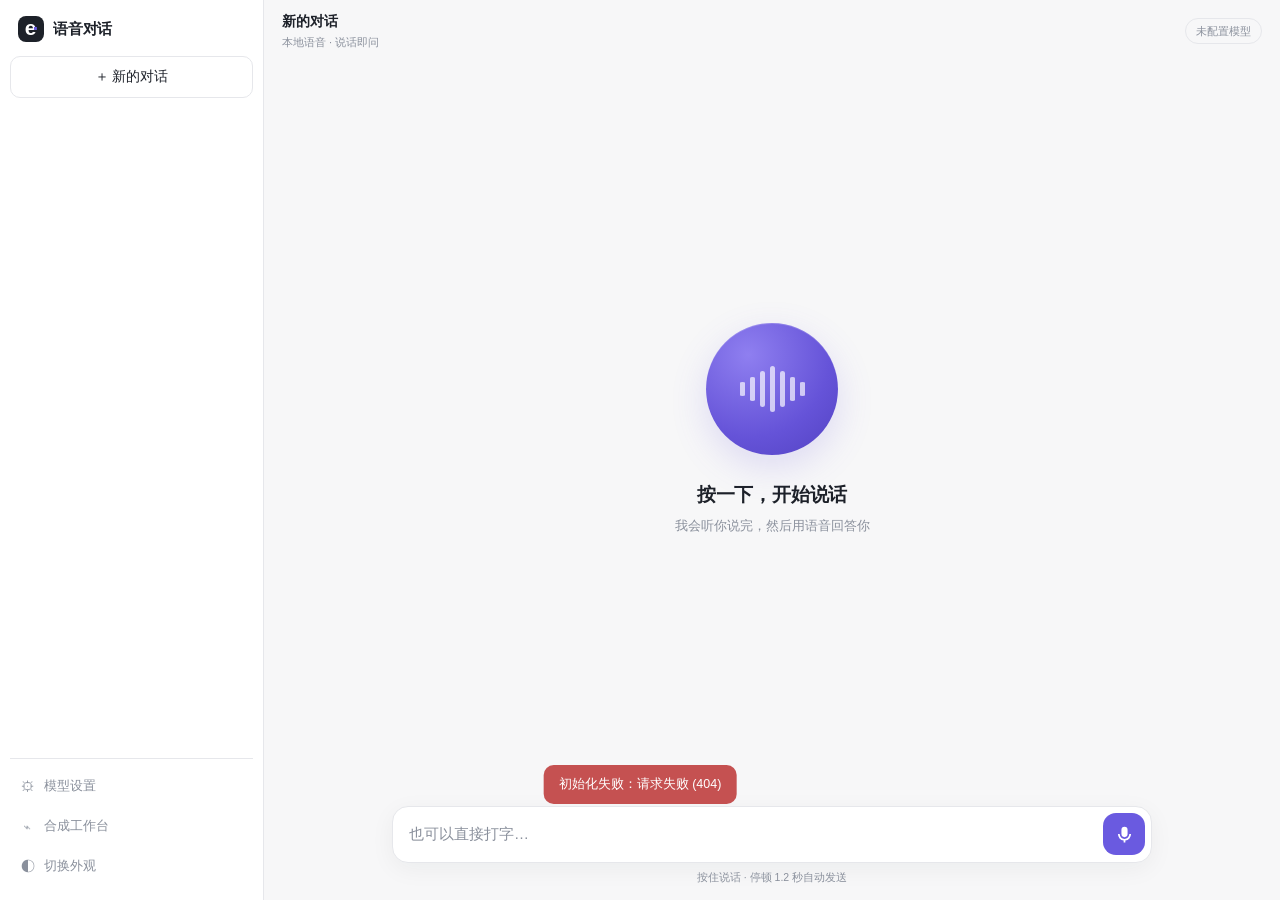
==== static/chat.html @ 3b79df12 "feat(chat): 实时语音对话页 + 模型设置多 Tab + 本地语音识别 说话 → 本地 ASR → 流式 LLM → 按句切分 → 逐句 TTS，三段并行，首句约 1 秒出声。  - /ch" ====
<!doctype html>
<html lang="zh-CN">
<head>
  <meta charset="utf-8">
  <meta name="viewport" content="width=device-width, initial-scale=1, viewport-fit=cover, maximum-scale=1">
  <meta name="apple-mobile-web-app-capable" content="yes">
  <meta name="mobile-web-app-capable" content="yes">
  <meta name="apple-mobile-web-app-status-bar-style" content="default">
  <meta name="apple-mobile-web-app-title" content="语音对话">
  <meta name="color-scheme" content="light dark">
  <link rel="manifest" href="/chat.webmanifest">
  <link rel="icon" href="/static/favicon.svg" type="image/svg+xml">
  <title>语音对话 · ethan-tts</title>
  <link rel="stylesheet" href="/static/chat.css">
</head>
<body>
<div class="chat-app" id="chat-app">
  <!-- Conversation history -->
  <aside class="rail" id="rail" aria-label="对话历史">
    <div class="rail-head">
      <a class="rail-brand" href="/"><span class="rail-logo">e<span>·</span></span><span>语音对话</span></a>
      <button class="rail-close" id="rail-close" aria-label="关闭">×</button>
    </div>
    <button class="new-chat" id="new-chat">＋ 新的对话</button>
    <div class="rail-list" id="session-list"></div>
    <div class="rail-foot">
      <a class="rail-link" href="/#settings/model"><span>⚙</span>模型设置</a>
      <a class="rail-link" href="/"><span>⌁</span>合成工作台</a>
      <button class="rail-link" id="theme-toggle"><span>◐</span>切换外观</button>
    </div>
  </aside>
  <div class="rail-mask" id="rail-mask" hidden></div>

  <main class="stage">
    <header class="stage-head">
      <button class="icon-btn menu-btn" id="menu-btn" aria-label="对话历史">☰</button>
      <div class="stage-title">
        <strong id="session-title">新的对话</strong>
        <span id="stage-sub">本地语音 · 说话即问</span>
      </div>
      <div class="stage-actions">
        <span class="model-chip" id="model-chip" title="当前对话模型">未配置模型</span>
        <button class="icon-btn" id="stop-btn" title="停止朗读" hidden>■</button>
      </div>
    </header>

    <!-- Not configured / missing model banner -->
    <section class="notice" id="setup-notice" hidden>
      <div class="notice-icon">⚙</div>
      <div class="notice-body">
        <strong id="setup-title">还没有配置对话模型</strong>
        <p id="setup-text">语音对话需要一个模型来回答。先去设置页填好地址和 API Key，回来就能直接说话。</p>
      </div>
      <a class="notice-action" id="setup-action" href="/#settings/model">去设置 →</a>
    </section>

    <!-- Transcript -->
    <div class="thread" id="thread" role="log" aria-live="polite"></div>

    <!-- Idle: the breathing orb -->
    <div class="hero" id="hero">
      <div class="orb-wrap">
        <div class="orb idle" id="orb">
          <span class="orb-ring"></span><span class="orb-ring r2"></span><span class="orb-ring r3"></span>
          <div class="bars" id="bars"></div>
        </div>
      </div>
      <h1 id="hero-title">按一下，开始说话</h1>
      <p id="hero-sub">我会听你说完，然后用语音回答你</p>
    </div>

    <div class="typing" id="typing" hidden><span></span><span></span><span></span><em id="typing-label">正在思考…</em></div>

    <!-- Composer -->
    <footer class="composer" id="composer">
      <div class="composer-inner">
        <input id="text-input" class="text-input" placeholder="也可以直接打字…" autocomplete="off" enterkeyhint="send">
        <button class="mic" id="mic-btn" aria-label="按住说话">
          <svg viewBox="0 0 24 24" aria-hidden="true"><path d="M12 15a3.5 3.5 0 0 0 3.5-3.5v-5a3.5 3.5 0 1 0-7 0v5A3.5 3.5 0 0 0 12 15Zm5.5-3.5a5.5 5.5 0 0 1-11 0H4.5a7.5 7.5 0 0 0 6.5 7.43V21h2v-2.07a7.5 7.5 0 0 0 6.5-7.43H17.5Z"/></svg>
        </button>
      </div>
      <div class="composer-hint" id="composer-hint">按住说话 · 停顿 1.2 秒自动发送</div>
      <div class="rec-bar" id="rec-bar" hidden>
        <div class="rec-dot"></div><span id="rec-text">正在听…</span>
        <button class="rec-cancel" id="rec-cancel">取消</button>
        <button class="rec-send" id="rec-send">说完了</button>
      </div>
    </footer>
  </main>
</div>
<div id="toast-container" aria-live="polite"></div>
<script src="/static/chat.js"></script>
</body>
</html>
---- static/chat.css ----
/* Voice chat page. Layout follows the familiar assistant chat: a conversation
   rail on the left, a transcript in the middle, and a composer pinned to the
   bottom. On phones the rail becomes a drawer and the composer stays reachable
   above the home indicator. */

:root {
  --bg: #f7f7f8; --panel: #fff; --soft: #f1f2f4; --line: #e6e7eb;
  --text: #1d2129; --muted: #8a909c; --accent: #6a5ae0; --accent-soft: #eeecff;
  --user: #eef0ff; --green: #34a878; --red: #d96060;
  --shadow: 0 6px 24px #1d21290d; --rail: 264px;
  color-scheme: light;
}
[data-theme="dark"] {
  --bg: #12141a; --panel: #1a1d24; --soft: #23262f; --line: #2c303a;
  --text: #e8eaf0; --muted: #9098a8; --accent: #a99bff; --accent-soft: #2b2745;
  --user: #262a3a; --green: #5fd3a0; --red: #f08c8c;
  --shadow: 0 6px 24px #0004; color-scheme: dark;
}
* { box-sizing: border-box; -webkit-tap-highlight-color: transparent; }
html, body { height: 100%; }
body {
  margin: 0; background: var(--bg); color: var(--text);
  font: 15px/1.65 -apple-system, BlinkMacSystemFont, "SF Pro Text", "PingFang SC",
        "Segoe UI", "Microsoft YaHei", sans-serif;
  -webkit-font-smoothing: antialiased; overflow: hidden;
}
button, input { font: inherit; color: inherit; }
button { cursor: pointer; border: 0; background: none; }
[hidden] { display: none !important; }
a { color: inherit; text-decoration: none; }

.chat-app { display: flex; height: 100dvh; }

/* ------------------------------------------------------------------ rail */
.rail {
  width: var(--rail); flex: none; background: var(--panel); border-right: 1px solid var(--line);
  display: flex; flex-direction: column; padding: 14px 10px; padding-top: max(14px, env(safe-area-inset-top));
}
.rail-head { display: flex; align-items: center; justify-content: space-between; padding: 2px 8px 14px; }
.rail-brand { display: flex; align-items: center; gap: 9px; font-weight: 650; letter-spacing: -.2px; }
.rail-logo {
  width: 26px; height: 26px; border-radius: 8px; background: var(--text); color: var(--panel);
  font-size: 21px; line-height: 23px; text-align: center; font-weight: 700;
  letter-spacing: -4px; padding-right: 3px;
}
.rail-logo span { color: var(--accent); }
.rail-close { display: none; font-size: 22px; color: var(--muted); padding: 0 6px; }
.new-chat {
  display: flex; align-items: center; justify-content: center; gap: 6px;
  border: 1px solid var(--line); border-radius: 10px; padding: 9px;
  font-size: 13.5px; font-weight: 550; margin-bottom: 12px; transition: background .15s;
}
.new-chat:hover { background: var(--soft); }
.rail-list { flex: 1; overflow-y: auto; -webkit-overflow-scrolling: touch; display: flex; flex-direction: column; gap: 2px; }
.rail-item {
  display: flex; flex-direction: column; gap: 1px; padding: 9px 10px; border-radius: 9px;
  font-size: 13px; text-align: left; color: var(--muted); width: 100%;
  transition: background .12s, color .12s; position: relative;
}
.rail-item:hover { background: var(--soft); color: var(--text); }
.rail-item.active { background: var(--accent-soft); color: var(--accent); }
.rail-item strong { font-weight: 550; color: inherit; overflow: hidden; text-overflow: ellipsis; white-space: nowrap; }
.rail-item span { font-size: 11px; opacity: .75; overflow: hidden; text-overflow: ellipsis; white-space: nowrap; }
.rail-item .del { position: absolute; right: 6px; top: 6px; font-size: 14px; opacity: 0; padding: 2px 5px; border-radius: 6px; }
.rail-item:hover .del { opacity: .7; }
.rail-empty { color: var(--muted); font-size: 12px; padding: 14px 10px; }
.rail-foot { border-top: 1px solid var(--line); padding-top: 8px; margin-top: 8px; display: flex; flex-direction: column; gap: 1px; }
.rail-link { display: flex; align-items: center; gap: 9px; padding: 8px 10px; border-radius: 8px; font-size: 12.5px; color: var(--muted); width: 100%; text-align: left; }
.rail-link:hover { background: var(--soft); color: var(--text); }
.rail-link span { width: 15px; text-align: center; font-size: 14px; }
.rail-mask { position: fixed; inset: 0; background: #0006; z-index: 20; }

/* ----------------------------------------------------------------- stage */
.stage { flex: 1; display: flex; flex-direction: column; min-width: 0; position: relative; }
.stage-head {
  display: flex; align-items: center; gap: 10px; padding: 10px 18px;
  padding-top: max(10px, env(safe-area-inset-top));
  border-bottom: 1px solid transparent; flex: none; z-index: 5;
}
.menu-btn { display: none; }
.icon-btn { font-size: 17px; color: var(--muted); padding: 6px 8px; border-radius: 8px; line-height: 1; }
.icon-btn:hover { background: var(--soft); color: var(--text); }
.stage-title { display: flex; flex-direction: column; min-width: 0; flex: 1; }
.stage-title strong { font-size: 14px; font-weight: 600; overflow: hidden; text-overflow: ellipsis; white-space: nowrap; }
.stage-title span { font-size: 11px; color: var(--muted); }
.stage-actions { display: flex; align-items: center; gap: 8px; }
.model-chip {
  font-size: 11px; color: var(--muted); border: 1px solid var(--line); border-radius: 99px;
  padding: 3px 10px; max-width: 170px; overflow: hidden; text-overflow: ellipsis; white-space: nowrap;
}
.model-chip.warn { color: var(--red); border-color: color-mix(in srgb, var(--red) 40%, transparent); }

.notice {
  display: flex; align-items: center; gap: 12px; margin: 0 18px 8px; padding: 12px 14px;
  background: var(--accent-soft); border: 1px solid color-mix(in srgb, var(--accent) 25%, transparent);
  border-radius: 12px; flex: none;
}
.notice-icon { font-size: 18px; }
.notice-body { flex: 1; min-width: 0; }
.notice-body strong { font-size: 13px; display: block; }
.notice-body p { margin: 2px 0 0; font-size: 12px; color: var(--muted); }
.notice-action {
  flex: none; background: var(--accent); color: #fff; border-radius: 9px;
  padding: 7px 13px; font-size: 12.5px; font-weight: 550;
}

/* --------------------------------------------------------------- thread */
.thread {
  flex: 1; overflow-y: auto; -webkit-overflow-scrolling: touch; scroll-behavior: smooth;
  padding: 8px 18px 12px; display: flex; flex-direction: column; gap: 20px;
}
.thread:empty { display: none; }
.msg { display: flex; gap: 11px; max-width: 760px; width: 100%; margin: 0 auto; }
.msg .avatar {
  flex: none; width: 27px; height: 27px; border-radius: 50%; display: grid; place-items: center;
  font-size: 12px; font-weight: 650; margin-top: 2px;
}
.msg.user { flex-direction: row-reverse; }
.msg.user .bubble {
  background: var(--user); border-radius: 16px 16px 4px 16px; padding: 9px 14px; max-width: 78%;
}
.msg.user .avatar { background: var(--soft); color: var(--muted); }
.msg.assistant .avatar { background: linear-gradient(140deg, var(--accent), #8f7bff); color: #fff; }
.msg.assistant .bubble { padding: 1px 2px; max-width: 100%; flex: 1; min-width: 0; }
.bubble { white-space: pre-wrap; overflow-wrap: anywhere; word-break: break-word; font-size: 14.5px; line-height: 1.7; }
.bubble .caret {
  display: inline-block; width: 7px; height: 15px; margin-left: 2px; vertical-align: -2px;
  background: var(--accent); border-radius: 1px; animation: blink 1s steps(1) infinite;
}
@keyframes blink { 50% { opacity: 0; } }
.msg-meta { display: flex; align-items: center; gap: 10px; margin-top: 5px; font-size: 10.5px; color: var(--muted); }
.msg-meta button { font-size: 10.5px; color: var(--muted); padding: 0 2px; }
.msg-meta button:hover { color: var(--accent); }
.msg-meta .speaking { color: var(--green); }
.tag-asr { font-size: 9.5px; border: 1px solid var(--line); border-radius: 5px; padding: 0 4px; color: var(--muted); }
.msg-error {
  font-size: 12px; color: var(--red); background: color-mix(in srgb, var(--red) 8%, transparent);
  border-radius: 8px; padding: 7px 10px; margin-top: 6px;
}

/* ------------------------------------------------------------------ hero */
.hero {
  flex: 1; display: flex; flex-direction: column; align-items: center; justify-content: center;
  text-align: center; gap: 6px; padding: 10px 20px 26px; transition: opacity .25s, transform .25s;
}
.hero.small { flex: none; padding-bottom: 8px; }
.hero.small .orb-wrap { transform: scale(.5); margin: -46px 0 -40px; }
.hero h1 { font-size: 19px; font-weight: 600; margin: 4px 0 0; letter-spacing: -.2px; }
.hero p { margin: 0; font-size: 12.5px; color: var(--muted); }
.orb-wrap { transition: transform .35s cubic-bezier(.2, .8, .3, 1); padding: 14px; }
.orb {
  position: relative; width: 132px; height: 132px; border-radius: 50%;
  background: radial-gradient(120% 120% at 32% 24%, #8f7ff0, #6553d8 52%, #4a3ab8 100%);
  box-shadow: 0 12px 36px #6a5ae02e, inset 0 1px 0 #ffffff2b;
  display: grid; place-items: center; transition: box-shadow .3s, background .35s;
}
.orb-ring {
  position: absolute; inset: -10px; border-radius: 50%;
  border: 1.5px solid color-mix(in srgb, var(--accent) 38%, transparent);
  animation: pulse 3.4s ease-out infinite;
}
.orb-ring.r2 { animation-delay: 1.1s; }
.orb-ring.r3 { animation-delay: 2.2s; }
@keyframes pulse {
  0% { transform: scale(.92); opacity: 0; }
  30% { opacity: .85; }
  100% { transform: scale(1.36); opacity: 0; }
}
.bars { display: flex; align-items: center; gap: 5px; height: 46px; }
.bars i {
  display: block; width: 5px; height: 46px; border-radius: 99px;
  background: #fff; opacity: .9; transform-origin: center;
  transform: scaleY(var(--h, .4)); transition: opacity .3s;
  animation: wave 1.15s ease-in-out infinite;
}
@keyframes wave {
  0%, 100% { transform: scaleY(.34); opacity: .68; }
  50% { transform: scaleY(1); opacity: 1; }
}

/* Voice states drive colour and motion of the same orb. */
.orb.listening { background: radial-gradient(circle at 32% 26%, #6ee7b7, #22c55e 45%, #12874a 100%); box-shadow: 0 16px 44px #22c55e40, inset 0 1px 0 #fff3; }
.orb.thinking { background: radial-gradient(circle at 32% 26%, #c4b5fd, #8b5cf6 46%, #6d28d9 100%); }
.orb.speaking { background: radial-gradient(circle at 32% 26%, #93c5fd, #3b82f6 46%, #1d4ed8 100%); }
.orb.thinking .bars i { animation-duration: .8s; }
.orb.thinking .orb-ring { animation-duration: 2.2s; }
.orb.speaking .orb-ring { border-color: #3b82f655; }
/* Idle is a still, resting logo: nothing moves until the user starts talking. */
.orb.idle .orb-ring { animation: none; opacity: 0; }
.orb.idle .bars i { animation: none; transform: scaleY(var(--h, .4)); opacity: .68; }

.typing { display: flex; align-items: center; gap: 5px; justify-content: center; color: var(--muted); font-size: 11.5px; padding: 0 0 10px; flex: none; }
.typing span { width: 5px; height: 5px; border-radius: 50%; background: var(--accent); animation: bounce 1.2s infinite; }
.typing span:nth-child(2) { animation-delay: .15s; }
.typing span:nth-child(3) { animation-delay: .3s; }
.typing em { font-style: normal; margin-left: 5px; }
@keyframes bounce { 0%, 60%, 100% { transform: translateY(0); opacity: .4; } 30% { transform: translateY(-4px); opacity: 1; } }

/* -------------------------------------------------------------- composer */
.composer {
  flex: none; padding: 6px 18px; padding-bottom: max(14px, env(safe-area-inset-bottom));
  display: flex; flex-direction: column; align-items: center; gap: 6px; background: var(--bg);
}
.composer-inner {
  display: flex; align-items: center; gap: 8px; width: 100%; max-width: 760px;
  background: var(--panel); border: 1px solid var(--line); border-radius: 16px;
  padding: 6px 6px 6px 16px; box-shadow: var(--shadow);
}
.text-input { flex: 1; border: 0; outline: none; background: none; font-size: 15px; padding: 9px 0; min-width: 0; }
.text-input::placeholder { color: var(--muted); }
.mic {
  flex: none; width: 42px; height: 42px; border-radius: 13px; background: var(--accent);
  display: grid; place-items: center; transition: transform .12s, background .2s;
}
.mic svg { width: 21px; height: 21px; fill: #fff; }
.mic:active { transform: scale(.94); }
.mic.recording { background: var(--red); animation: micPulse 1.4s infinite; }
@keyframes micPulse { 0%, 100% { box-shadow: 0 0 0 0 #d9606055; } 50% { box-shadow: 0 0 0 9px #d9606000; } }
.composer-hint { font-size: 10.5px; color: var(--muted); }
.rec-bar {
  display: flex; align-items: center; gap: 10px; width: 100%; max-width: 760px;
  background: var(--panel); border: 1px solid var(--line); border-radius: 14px; padding: 10px 12px;
}
.rec-dot { width: 8px; height: 8px; border-radius: 50%; background: var(--red); animation: blink 1s steps(1) infinite; }
.rec-bar span { flex: 1; font-size: 13px; color: var(--muted); }
.rec-bar button { font-size: 12.5px; padding: 6px 12px; border-radius: 9px; }
.rec-cancel { color: var(--muted); }
.rec-send { background: var(--accent); color: #fff; font-weight: 550; }

/* ---------------------------------------------------------------- toast */
#toast-container { position: fixed; left: 50%; bottom: 96px; transform: translateX(-50%); z-index: 60; display: flex; flex-direction: column; gap: 8px; align-items: center; pointer-events: none; }
.toast {
  background: #1d2129ee; color: #fff; font-size: 12.5px; padding: 9px 15px; border-radius: 10px;
  max-width: 82vw; animation: toastIn .2s ease-out;
}
.toast.error { background: #c14545ee; }
@keyframes toastIn { from { opacity: 0; transform: translateY(6px); } }

/* ---------------------------------------------------------------- phones */
@media (max-width: 820px) {
  .rail {
    position: fixed; inset: 0 auto 0 0; z-index: 30; width: min(80vw, 300px);
    transform: translateX(-102%); transition: transform .22s ease;
    box-shadow: var(--shadow);
  }
  .rail.open { transform: none; }
  .rail-close, .menu-btn { display: block; }
  .stage-head { padding-left: 8px; padding-right: 12px; }
  .model-chip { max-width: 96px; }
  .thread { padding: 4px 14px 10px; gap: 16px; }
  .hero { padding-bottom: 14px; }
  .hero.small { padding-bottom: 2px; }
  .hero h1 { font-size: 17px; }
  .orb { width: 124px; height: 124px; }
  .bars { height: 48px; }
  .hero.small .orb-wrap { transform: scale(.5); margin: -40px 0 -34px; }
  .composer { padding-left: 12px; padding-right: 12px; }
  .composer-inner { border-radius: 14px; padding-left: 13px; }
  .text-input { font-size: 16px; } /* keeps iOS from zooming on focus */
  .composer-hint { display: none; }
  .notice { margin: 0 12px 6px; flex-wrap: wrap; }
  .notice-action { width: 100%; text-align: center; }
}
@media (prefers-reduced-motion: reduce) {
  .bars i, .orb-ring, .typing span { animation: none !important; }
}

/* ---------------------------------------------------------------- cursors */
/* Links and the brand block are real navigation, not decoration. */
a, .rail-brand, .rail-link, .rail-item { cursor: pointer; }
.rail-item strong { cursor: pointer; }
.icon-btn:disabled, .mic:disabled, button:disabled { cursor: not-allowed; }
/* The orb is a button on touch and a pure indicator on desktop; only give it
   a pointer while it can actually start a turn. */
.orb { cursor: default; }
.hero.can-talk .orb { cursor: pointer; }
.hero.can-talk .orb:hover { box-shadow: 0 14px 40px #6a5ae044, inset 0 1px 0 #ffffff2b; }
/* Text inputs keep the caret, everything clickable shows a hand. */
.text-input, .input { cursor: text; }
.rec-bar button, .msg-meta button, .preset-chip, .tab, .text-button { cursor: pointer; }
/* Busy states: no hand, no hover jump. */
body.busy .rail-item, body.busy .new-chat, body.busy .mic { cursor: progress; }
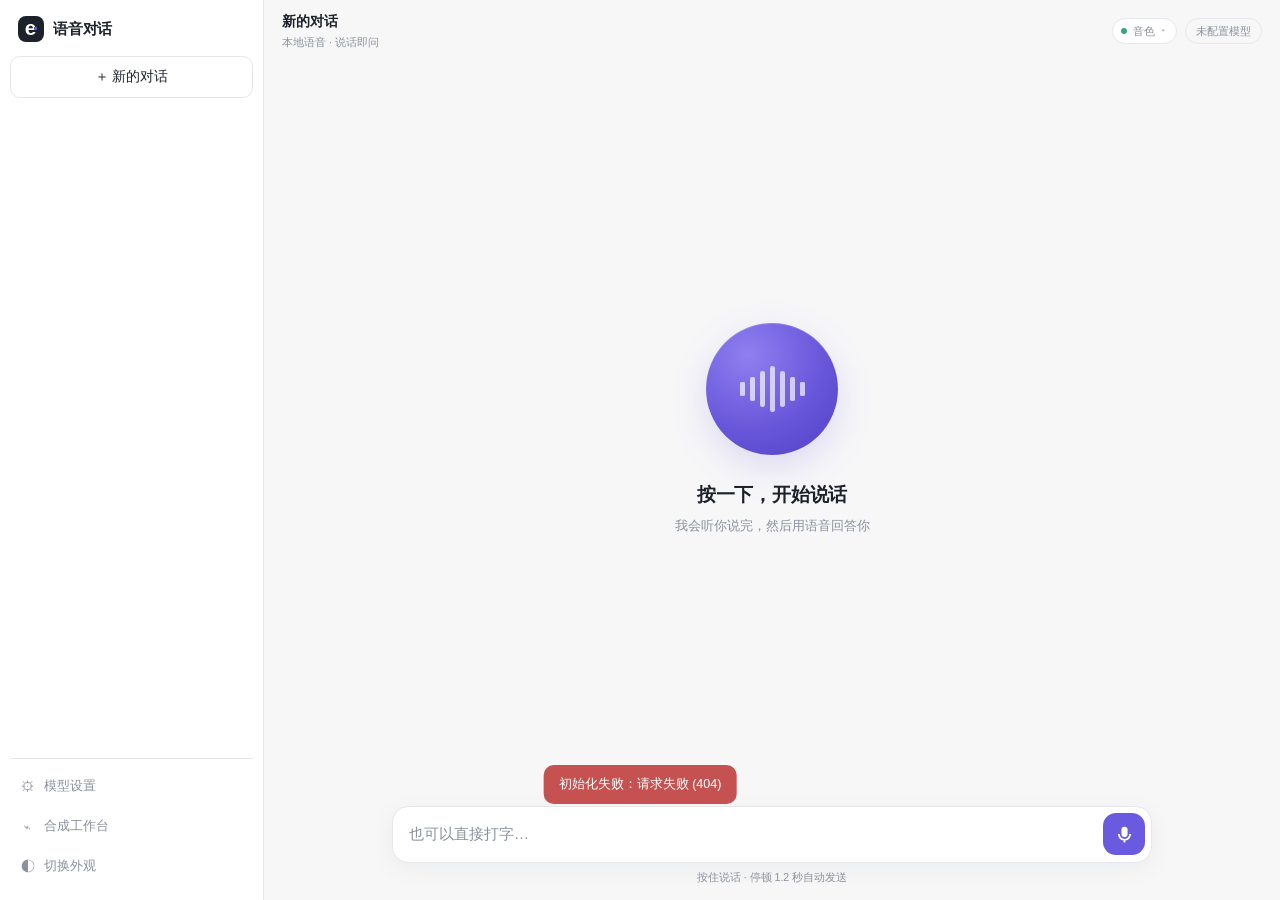
==== commit 213aa8d2: "feat(chat): 对话页切换朗读音色、修版面布局、会话地址可读 基于 #20 拆分后的结构（chat-core/ui/turn/audio）重新落地：  - 顶栏加音色胶囊，点开是带特点与适用场" ====
--- a/static/chat.html
+++ b/static/chat.html
@@ -39,6 +39,9 @@
         <span id="stage-sub">本地语音 · 说话即问</span>
       </div>
       <div class="stage-actions">
+        <button class="voice-chip" id="voice-chip" title="切换朗读音色" aria-haspopup="listbox">
+          <span class="voice-dot"></span><span id="voice-name">音色</span><span class="chev">▾</span>
+        </button>
         <span class="model-chip" id="model-chip" title="当前对话模型">未配置模型</span>
         <button class="icon-btn" id="stop-btn" title="停止朗读" hidden>■</button>
       </div>
@@ -58,7 +61,7 @@
     <div class="thread" id="thread" role="log" aria-live="polite"></div>
 
     <!-- Idle: the breathing orb -->
-    <div class="hero" id="hero">
+    <div class="hero idle-mode" id="hero">
       <div class="orb-wrap">
         <div class="orb idle" id="orb">
           <span class="orb-ring"></span><span class="orb-ring r2"></span><span class="orb-ring r3"></span>
@@ -68,6 +71,17 @@
       <h1 id="hero-title">按一下，开始说话</h1>
       <p id="hero-sub">我会听你说完，然后用语音回答你</p>
     </div>
+
+    <!-- Voice picker -->
+    <div class="voice-sheet" id="voice-sheet" hidden>
+      <div class="voice-sheet-head">
+        <strong>朗读音色</strong>
+        <button class="sheet-close" id="voice-sheet-close" aria-label="关闭">×</button>
+      </div>
+      <div class="voice-list" id="voice-list" role="listbox"></div>
+      <div class="voice-sheet-foot">切换后从下一轮对话开始生效</div>
+    </div>
+    <div class="sheet-mask" id="voice-sheet-mask" hidden></div>
 
     <div class="typing" id="typing" hidden><span></span><span></span><span></span><em id="typing-label">正在思考…</em></div>
 
@@ -89,6 +103,9 @@
   </main>
 </div>
 <div id="toast-container" aria-live="polite"></div>
-<script src="/static/chat.js"></script>
+<script src="/static/chat-core.js"></script>
+<script src="/static/chat-audio.js"></script>
+<script src="/static/chat-ui.js"></script>
+<script src="/static/chat-turn.js"></script>
 </body>
 </html>
--- a/static/chat.css
+++ b/static/chat.css
@@ -59,10 +59,13 @@
 }
 .rail-item:hover { background: var(--soft); color: var(--text); }
 .rail-item.active { background: var(--accent-soft); color: var(--accent); }
-.rail-item strong { font-weight: 550; color: inherit; overflow: hidden; text-overflow: ellipsis; white-space: nowrap; }
-.rail-item span { font-size: 11px; opacity: .75; overflow: hidden; text-overflow: ellipsis; white-space: nowrap; }
-.rail-item .del { position: absolute; right: 6px; top: 6px; font-size: 14px; opacity: 0; padding: 2px 5px; border-radius: 6px; }
-.rail-item:hover .del { opacity: .7; }
+.rail-title { font-weight: 550; font-size: 13px; color: inherit; overflow: hidden; text-overflow: ellipsis; white-space: nowrap; }
+.rail-preview { font-size: 11px; opacity: .75; overflow: hidden; text-overflow: ellipsis; white-space: nowrap; }
+.rail-row { position: relative; display: flex; align-items: stretch; }
+.rail-row .rail-item { flex: 1; min-width: 0; padding-right: 28px; }
+.rail-del { position: absolute; right: 4px; top: 7px; font-size: 14px; color: var(--muted); opacity: 0; padding: 2px 6px; border-radius: 6px; line-height: 1.2; }
+.rail-row:hover .rail-del, .rail-del:focus-visible { opacity: .75; }
+.rail-del:hover { color: var(--red); background: var(--soft); }
 .rail-empty { color: var(--muted); font-size: 12px; padding: 14px 10px; }
 .rail-foot { border-top: 1px solid var(--line); padding-top: 8px; margin-top: 8px; display: flex; flex-direction: column; gap: 1px; }
 .rail-link { display: flex; align-items: center; gap: 9px; padding: 8px 10px; border-radius: 8px; font-size: 12.5px; color: var(--muted); width: 100%; text-align: left; }
@@ -105,11 +108,13 @@
 }
 
 /* --------------------------------------------------------------- thread */
+/* 消息区独占剩余高度；圆形图标是固定高度的头部元素，不再参与平分。 */
 .thread {
-  flex: 1; overflow-y: auto; -webkit-overflow-scrolling: touch; scroll-behavior: smooth;
-  padding: 8px 18px 12px; display: flex; flex-direction: column; gap: 20px;
-}
-.thread:empty { display: none; }
+  flex: 1 1 auto; min-height: 0; overflow-y: auto; -webkit-overflow-scrolling: touch;
+  padding: 4px 18px 16px; display: flex; flex-direction: column; gap: 18px;
+  justify-content: flex-start;
+}
+.thread:empty { flex: 0 0 auto; display: none; }
 .msg { display: flex; gap: 11px; max-width: 760px; width: 100%; margin: 0 auto; }
 .msg .avatar {
   flex: none; width: 27px; height: 27px; border-radius: 50%; display: grid; place-items: center;
@@ -139,12 +144,15 @@
 }
 
 /* ------------------------------------------------------------------ hero */
+/* 空闲：图标居中占满舞台。有对话后：缩成顶部标记，高度全给消息区。 */
 .hero {
-  flex: 1; display: flex; flex-direction: column; align-items: center; justify-content: center;
-  text-align: center; gap: 6px; padding: 10px 20px 26px; transition: opacity .25s, transform .25s;
-}
-.hero.small { flex: none; padding-bottom: 8px; }
-.hero.small .orb-wrap { transform: scale(.5); margin: -46px 0 -40px; }
+  flex: 0 0 auto; display: flex; flex-direction: column; align-items: center; justify-content: center;
+  text-align: center; gap: 6px; padding: 18px 20px 22px; transition: padding .25s;
+}
+.hero.idle-mode { flex: 1 1 auto; padding: 10px 20px 26px; }
+.hero.small { padding: 6px 20px 10px; }
+.hero.small .orb-wrap { transform: scale(.42); margin: -50px 0 -46px; }
+.hero.small h1, .hero.small p { display: none; }
 .hero h1 { font-size: 19px; font-weight: 600; margin: 4px 0 0; letter-spacing: -.2px; }
 .hero p { margin: 0; font-size: 12.5px; color: var(--muted); }
 .orb-wrap { transition: transform .35s cubic-bezier(.2, .8, .3, 1); padding: 14px; }
@@ -268,7 +276,6 @@
 /* ---------------------------------------------------------------- cursors */
 /* Links and the brand block are real navigation, not decoration. */
 a, .rail-brand, .rail-link, .rail-item { cursor: pointer; }
-.rail-item strong { cursor: pointer; }
 .icon-btn:disabled, .mic:disabled, button:disabled { cursor: not-allowed; }
 /* The orb is a button on touch and a pure indicator on desktop; only give it
    a pointer while it can actually start a turn. */
@@ -280,3 +287,50 @@
 .rec-bar button, .msg-meta button, .preset-chip, .tab, .text-button { cursor: pointer; }
 /* Busy states: no hand, no hover jump. */
 body.busy .rail-item, body.busy .new-chat, body.busy .mic { cursor: progress; }
+
+/* ------------------------------------------------------- voice picker */
+.voice-chip{
+  display:inline-flex;align-items:center;gap:6px;max-width:170px;
+  border:1px solid var(--line);border-radius:99px;padding:3px 10px 3px 8px;
+  font-size:11px;color:var(--muted);background:var(--panel);
+  transition:border-color .15s,color .15s,background .15s;
+}
+.voice-chip:hover{border-color:var(--accent);color:var(--accent)}
+.voice-chip.warn{color:var(--red);border-color:color-mix(in srgb,var(--red) 40%,transparent)}
+.voice-dot{width:6px;height:6px;border-radius:50%;background:var(--green);flex:none}
+.voice-chip #voice-name{overflow:hidden;text-overflow:ellipsis;white-space:nowrap}
+.voice-chip .chev{font-size:9px;opacity:.7}
+
+.voice-sheet{
+  position:absolute;top:calc(100% - 6px);right:16px;z-index:40;width:min(360px,calc(100vw - 32px));
+  max-height:min(460px,70vh);display:flex;flex-direction:column;
+  background:var(--panel);border:1px solid var(--line);border-radius:14px;
+  box-shadow:0 12px 40px #2028302e;overflow:hidden;
+}
+.voice-sheet-head{display:flex;align-items:center;justify-content:space-between;
+  padding:12px 14px;border-bottom:1px solid var(--line);font-size:12.5px}
+.sheet-close{border:0;background:none;color:var(--muted);font-size:20px;line-height:1;padding:0 4px;border-radius:6px}
+.sheet-close:hover{color:var(--text);background:var(--soft)}
+.voice-list{overflow-y:auto;-webkit-overflow-scrolling:touch;padding:6px}
+.voice-option{
+  display:grid;grid-template-columns:1fr auto;gap:1px 10px;width:100%;text-align:left;
+  padding:9px 10px;border-radius:9px;border:0;background:none;color:var(--text);
+  position:relative;transition:background .12s;
+}
+.voice-option:hover{background:var(--soft)}
+.voice-option.active{background:var(--accent-soft)}
+.vo-main{display:flex;align-items:baseline;gap:7px;min-width:0}
+.vo-name{font-size:13px;font-weight:600;overflow:hidden;text-overflow:ellipsis;white-space:nowrap}
+.vo-traits{font-size:10px;color:var(--muted);flex:none}
+.vo-desc{grid-column:1/-1;font-size:11px;color:var(--muted);line-height:1.5}
+.vo-usage{grid-column:1/-1;font-size:10px;color:var(--accent);opacity:.85}
+.vo-check{position:absolute;right:9px;top:9px;color:var(--accent);font-size:12px}
+.vo-empty{padding:18px;text-align:center;color:var(--muted);font-size:12px}
+.voice-sheet-foot{padding:9px 14px;border-top:1px solid var(--line);font-size:10px;color:var(--muted)}
+.sheet-mask{position:fixed;inset:0;z-index:35}
+
+@media(max-width:820px){
+  .voice-chip{max-width:120px}
+  .voice-sheet{position:fixed;left:10px;right:10px;top:auto;bottom:12px;
+    width:auto;max-height:70vh;border-radius:16px}
+}
